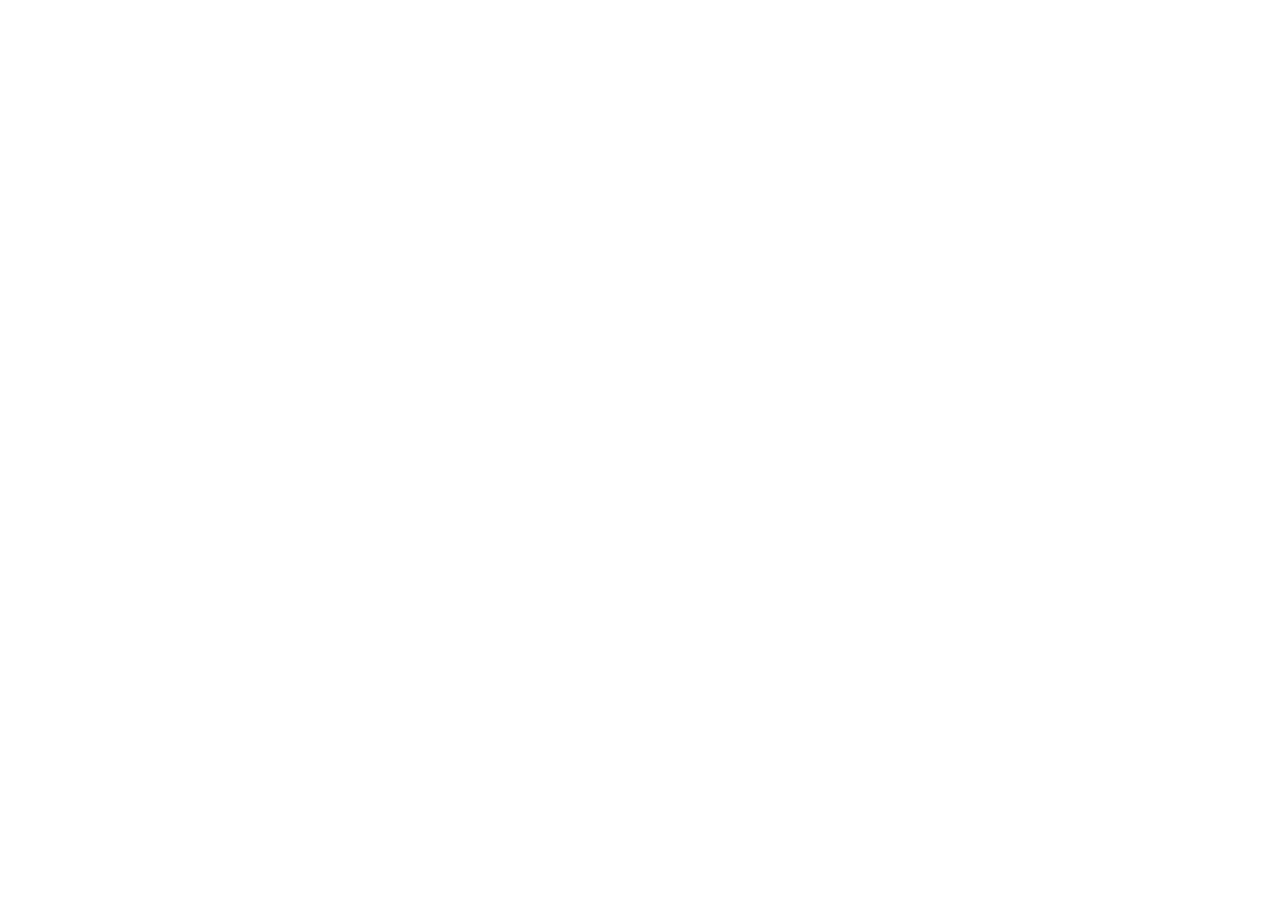
==== index.html @ 2fe9b553 "Create web skeletone" ====
<!DOCTYPE html>
<html lang="en">
    <head>
        <meta charset="UTF-8">
        <meta name="viewport" content="width=device-width, initial-scale=1.0">
        <title>NYSM</title>
    </head>
    <body>
        
    </body>
</html>
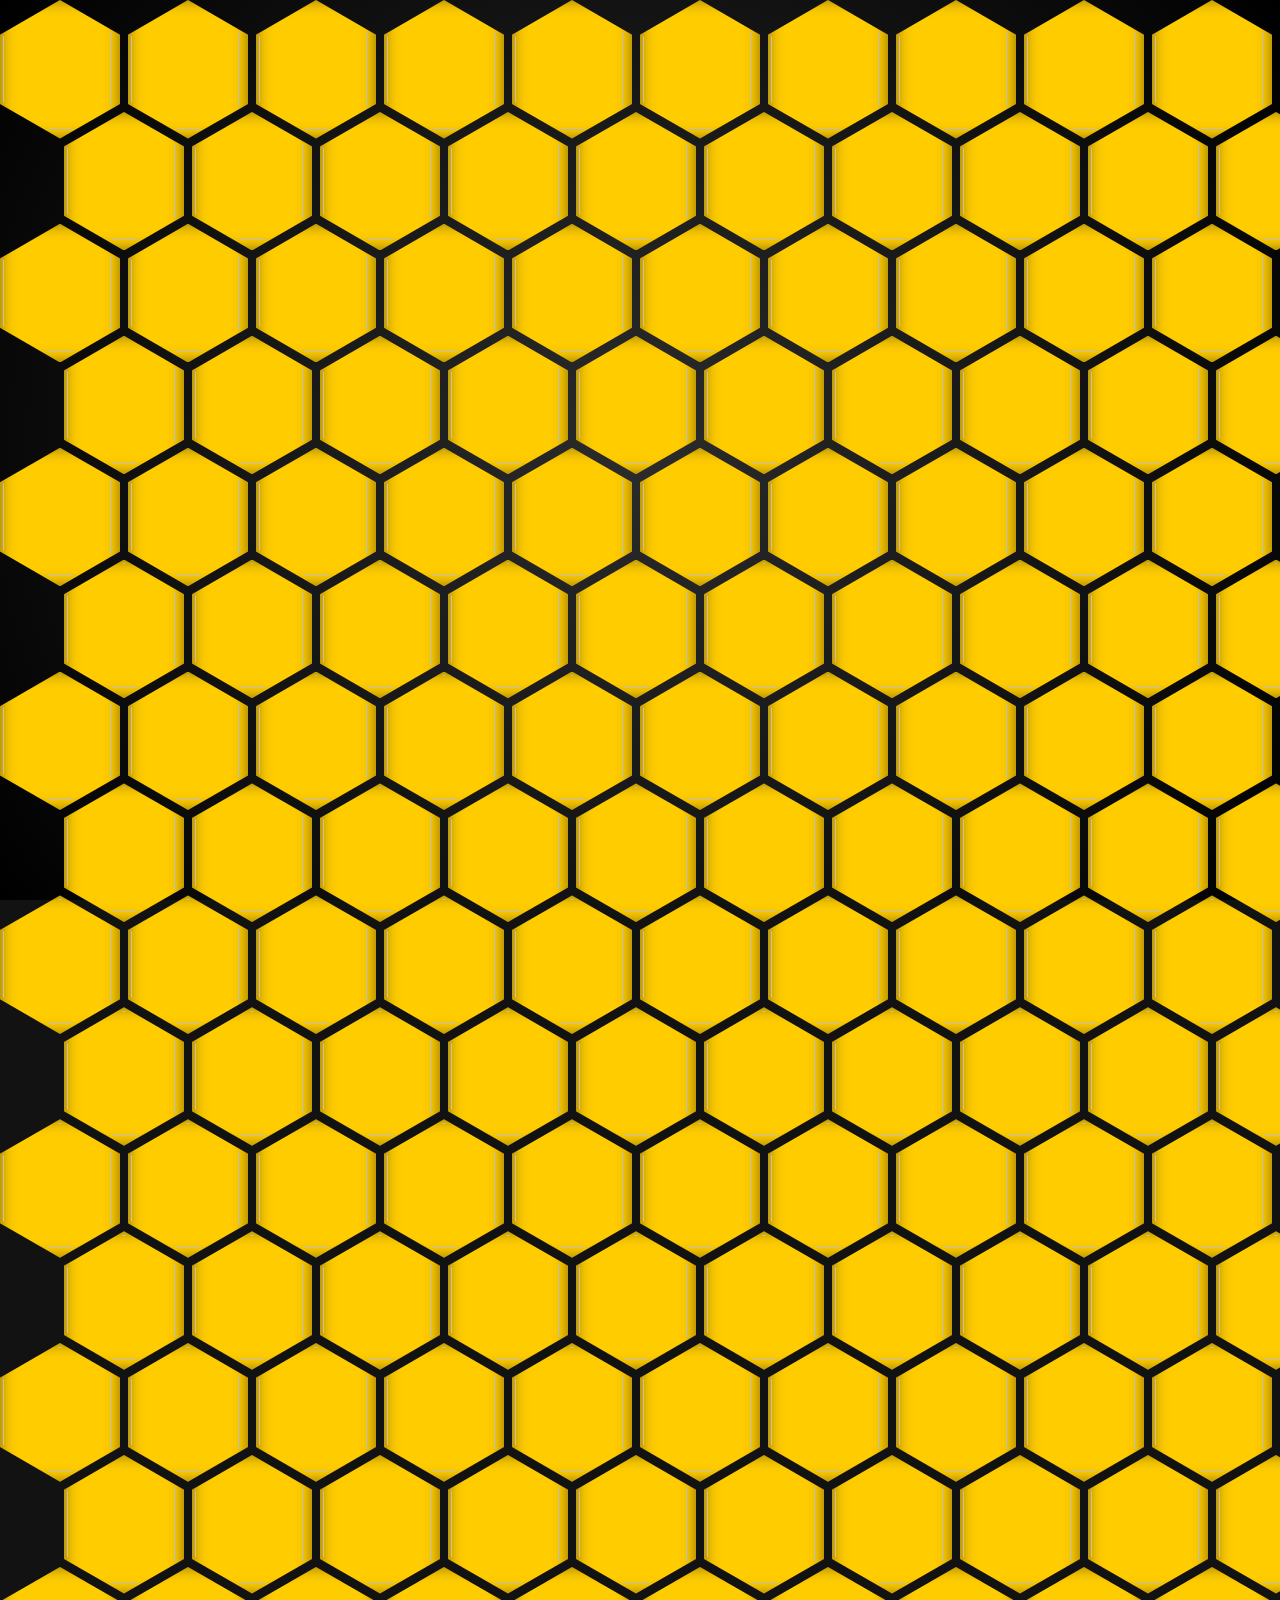
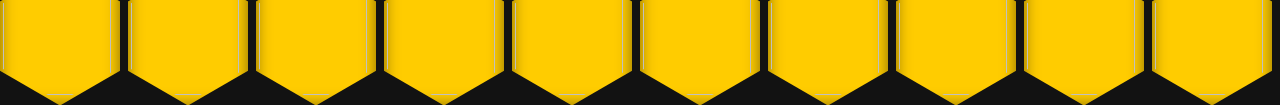
==== commit 19140d23: "Structure landing page and color palette" ====
--- a/index.html
+++ b/index.html
@@ -1,11 +1,119 @@
 <!DOCTYPE html>
 <html lang="en">
-    <head>
-        <meta charset="UTF-8">
-        <meta name="viewport" content="width=device-width, initial-scale=1.0">
-        <title>NYSM</title>
-    </head>
-    <body>
-        
-    </body>
+<head>
+    <meta charset="UTF-8">
+    <meta name="viewport" content="width=device-width, initial-scale=1.0">
+    <title>Bee Social - The Hive</title>
+    <style>
+        :root {
+            --hex-width: 120px;
+            --hex-gap: 8px;
+        }
+
+        body {
+            margin: 0;
+            overflow: hidden; 
+            background-color: #121212;
+            font-family: sans-serif;
+        }
+
+        #viewport {
+            width: 100vw;
+            height: 100vh;
+            cursor: grab;
+            position: relative;
+            background: radial-gradient(circle, #2c2c2c 0%, #000000 100%);
+        }
+
+        #hive {
+            position: absolute;
+            top: 0;
+            left: 0;
+            will-change: transform;
+        }
+
+        .cell {
+            width: var(--hex-width);
+            height: calc(var(--hex-width) * 1.1547);
+            background: #ffcc00; /* Bee yellow! */
+            position: absolute;
+            /* This creates the 6-sided shape */
+            clip-path: polygon(50% 0%, 100% 25%, 100% 75%, 50% 100%, 0% 75%, 0% 25%);
+            display: flex;
+            align-items: center;
+            justify-content: center;
+            box-shadow: inset 0 0 15px rgba(0,0,0,0.5);
+        }
+
+        .cell img {
+            width: 95%; /* Small gap to show "border" */
+            height: 95%;
+            object-fit: cover;
+            clip-path: polygon(50% 0%, 100% 25%, 100% 75%, 50% 100%, 0% 75%, 0% 25%);
+        }
+
+        #viewport:active { cursor: grabbing; }
+    </style>
+</head>
+<body>
+
+    <div id="viewport">
+        <div id="hive"></div>
+    </div>
+
+    <script>
+        const hive = document.getElementById('hive');
+        const viewport = document.getElementById('viewport');
+
+        const cols = 15; 
+        const rows = 15;
+        const hexW = 120;
+        const hexH = hexW * 1.1547;
+        const gap = 8;
+
+        // Generate the grid
+        for (let r = 0; r < rows; r++) {
+            for (let c = 0; c < cols; c++) {
+                const cell = document.createElement('div');
+                cell.className = 'cell';
+                
+                let x = c * (hexW + gap);
+                if (r % 2 === 1) x += (hexW + gap) / 2;
+                let y = r * (hexH * 0.75 + gap);
+                
+                cell.style.left = `${x}px`;
+                cell.style.top = `${y}px`;
+                
+                const img = document.createElement('img');
+                // Using a random bee-related placeholder or user faces
+                img.src = `https://i.pravatar.cc/150?u=bee${r}${c}`; 
+                cell.appendChild(img);
+                
+                hive.appendChild(cell);
+            }
+        }
+
+        // Dragging Logic
+        let isDragging = false;
+        let startX, startY;
+        let translateX = 0, translateY = 0;
+
+        viewport.addEventListener('mousedown', (e) => {
+            isDragging = true;
+            startX = e.clientX - translateX;
+            startY = e.clientY - translateY;
+        });
+
+        window.addEventListener('mousemove', (e) => {
+            if (!isDragging) return;
+            translateX = e.clientX - startX;
+            translateY = e.clientY - startY;
+            hive.style.transform = `translate(${translateX}px, ${translateY}px)`;
+        });
+
+        window.addEventListener('mouseup', () => {
+            isDragging = false;
+        });
+    </script>
+</body>
 </html>
